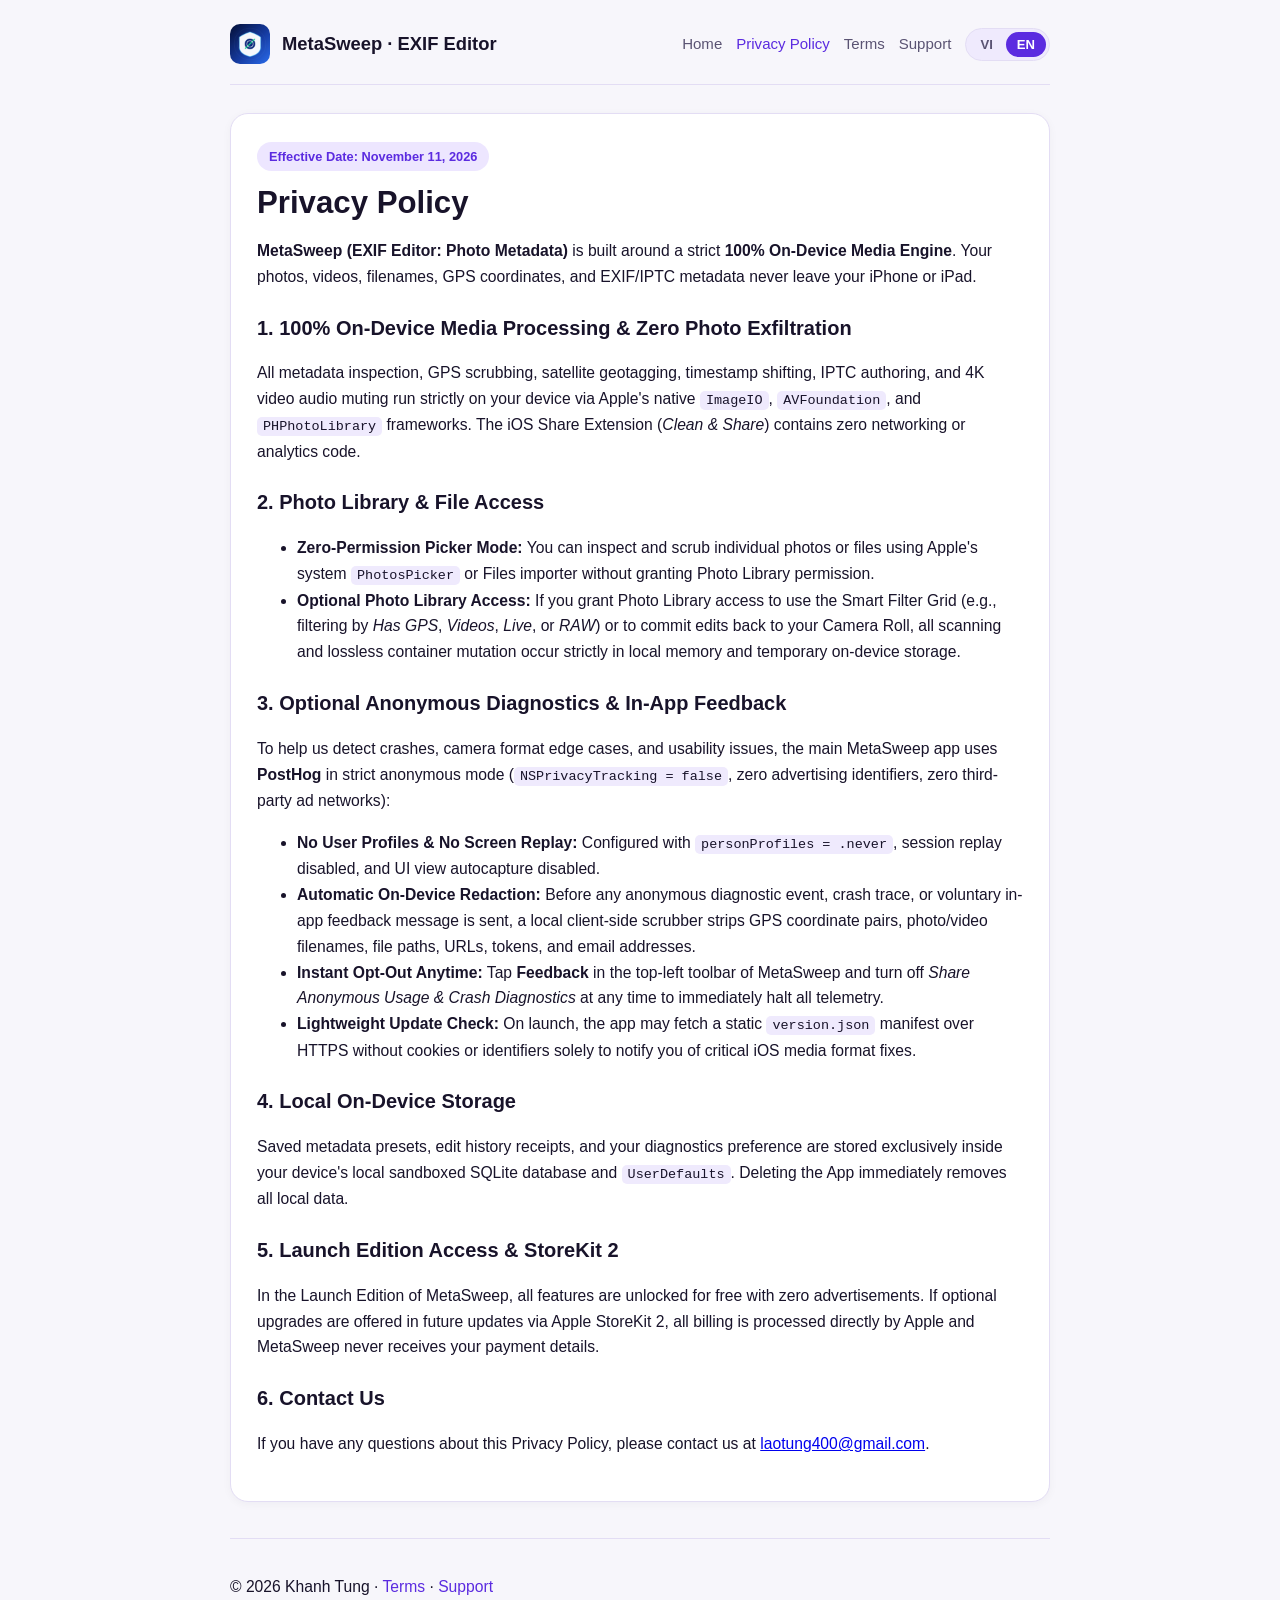
==== privacy.html @ aaae6cf8 "Update MetaSweep legal & support static site (2026-11-11T14:23:02.008Z)" ====
<!DOCTYPE html>
<html lang="en">
<head>
  <meta charset="utf-8">
  <meta name="viewport" content="width=device-width, initial-scale=1">
  <meta name="robots" content="noindex, nofollow, noarchive">
  <meta name="googlebot" content="noindex, nofollow, noarchive">
  <title>Privacy Policy · Chính sách quyền riêng tư — MetaSweep</title>
  <link rel="icon" type="image/png" sizes="120x120" href="logo.png">
  <link rel="apple-touch-icon" href="logo.png">
  <link rel="stylesheet" href="styles.css">
  <script src="site.js" defer></script>
</head>
<body>
  <div class="container">
    <header class="site-header">
      <a class="brand-link" href="index.html" data-keep-lang>
        <img class="brand-logo" src="logo.png" alt="" width="40" height="40">
        <span data-lang="vi">MetaSweep · Xóa &amp; Sửa EXIF</span>
        <span data-lang="en">MetaSweep · EXIF Editor</span>
      </a>
      <nav class="nav-row" aria-label="Primary">
        <a href="index.html" data-keep-lang>
          <span data-lang="vi">Trang chủ</span><span data-lang="en">Home</span>
        </a>
        <a href="privacy.html" aria-current="page" data-keep-lang>
          <span data-lang="vi">Quyền riêng tư</span><span data-lang="en">Privacy Policy</span>
        </a>
        <a href="terms.html" data-keep-lang>
          <span data-lang="vi">Điều khoản</span><span data-lang="en">Terms</span>
        </a>
        <a href="support.html" data-keep-lang>
          <span data-lang="vi">Hỗ trợ</span><span data-lang="en">Support</span>
        </a>
        <div class="lang-switch" role="group" aria-label="Language">
          <button type="button" class="lang-btn" data-set-lang="vi">VI</button>
          <button type="button" class="lang-btn active" data-set-lang="en">EN</button>
        </div>
      </nav>
    </header>

    <main>
      <article class="card" data-lang="en">
        <span class="badge">Effective Date: November 11, 2026</span>
        <h1>Privacy Policy</h1>
        <p><strong>MetaSweep (EXIF Editor: Photo Metadata)</strong> is built around a strict <strong>100% On-Device Media Engine</strong>. Your photos, videos, filenames, GPS coordinates, and EXIF/IPTC metadata never leave your iPhone or iPad.</p>

        <h2>1. 100% On-Device Media Processing &amp; Zero Photo Exfiltration</h2>
        <p>All metadata inspection, GPS scrubbing, satellite geotagging, timestamp shifting, IPTC authoring, and 4K video audio muting run strictly on your device via Apple's native <code>ImageIO</code>, <code>AVFoundation</code>, and <code>PHPhotoLibrary</code> frameworks. The iOS Share Extension (<em>Clean &amp; Share</em>) contains zero networking or analytics code.</p>

        <h2>2. Photo Library &amp; File Access</h2>
        <ul>
          <li><strong>Zero-Permission Picker Mode:</strong> You can inspect and scrub individual photos or files using Apple's system <code>PhotosPicker</code> or Files importer without granting Photo Library permission.</li>
          <li><strong>Optional Photo Library Access:</strong> If you grant Photo Library access to use the Smart Filter Grid (e.g., filtering by <em>Has GPS</em>, <em>Videos</em>, <em>Live</em>, or <em>RAW</em>) or to commit edits back to your Camera Roll, all scanning and lossless container mutation occur strictly in local memory and temporary on-device storage.</li>
        </ul>

        <h2>3. Optional Anonymous Diagnostics &amp; In-App Feedback</h2>
        <p>To help us detect crashes, camera format edge cases, and usability issues, the main MetaSweep app uses <strong>PostHog</strong> in strict anonymous mode (<code>NSPrivacyTracking = false</code>, zero advertising identifiers, zero third-party ad networks):</p>
        <ul>
          <li><strong>No User Profiles &amp; No Screen Replay:</strong> Configured with <code>personProfiles = .never</code>, session replay disabled, and UI view autocapture disabled.</li>
          <li><strong>Automatic On-Device Redaction:</strong> Before any anonymous diagnostic event, crash trace, or voluntary in-app feedback message is sent, a local client-side scrubber strips GPS coordinate pairs, photo/video filenames, file paths, URLs, tokens, and email addresses.</li>
          <li><strong>Instant Opt-Out Anytime:</strong> Tap <strong>Feedback</strong> in the top-left toolbar of MetaSweep and turn off <em>Share Anonymous Usage &amp; Crash Diagnostics</em> at any time to immediately halt all telemetry.</li>
          <li><strong>Lightweight Update Check:</strong> On launch, the app may fetch a static <code>version.json</code> manifest over HTTPS without cookies or identifiers solely to notify you of critical iOS media format fixes.</li>
        </ul>

        <h2>4. Local On-Device Storage</h2>
        <p>Saved metadata presets, edit history receipts, and your diagnostics preference are stored exclusively inside your device's local sandboxed SQLite database and <code>UserDefaults</code>. Deleting the App immediately removes all local data.</p>

        <h2>5. Launch Edition Access &amp; StoreKit 2</h2>
        <p>In the Launch Edition of MetaSweep, all features are unlocked for free with zero advertisements. If optional upgrades are offered in future updates via Apple StoreKit 2, all billing is processed directly by Apple and MetaSweep never receives your payment details.</p>

        <h2>6. Contact Us</h2>
        <p>If you have any questions about this Privacy Policy, please contact us at <a href="mailto:laotung400@gmail.com">laotung400@gmail.com</a>.</p>
      </article>

      <article class="card" data-lang="vi">
        <span class="badge">Ngày có hiệu lực: 11/11/2026</span>
        <h1>Chính sách quyền riêng tư</h1>
        <p><strong>MetaSweep (EXIF Editor: Photo Metadata)</strong> hoạt động theo kiến trúc <strong>Xử lý phương tiện 100% trên thiết bị</strong>. Hình ảnh, video, tên tệp, tọa độ GPS và siêu dữ liệu EXIF/IPTC của bạn không bao giờ rời khỏi iPhone hoặc iPad.</p>

        <h2>1. Xử lý ảnh &amp; video 100% trên thiết bị</h2>
        <p>Mọi thao tác đọc siêu dữ liệu, xóa GPS, ghim vị trí vệ tinh, đổi múi giờ, sửa IPTC và tắt tiếng video 4K đều diễn ra cục bộ thông qua <code>ImageIO</code>, <code>AVFoundation</code> và <code>PHPhotoLibrary</code>. Tiện ích chia sẻ (<em>Clean &amp; Share</em>) hoàn toàn không chứa mã kết nối mạng hay phân tích.</p>

        <h2>2. Quyền truy cập Thư viện ảnh &amp; Tệp</h2>
        <p>Bạn có thể chọn từng ảnh/tệp qua <code>PhotosPicker</code> hoặc ứng dụng Tệp mà không cần cấp quyền Thư viện ảnh, hoặc cấp quyền tùy chọn để lọc nhanh ảnh chứa GPS, Video, Live Photo và RAW ngay trên thiết bị.</p>

        <h2>3. Chẩn đoán lỗi ẩn danh tùy chọn &amp; Gửi phản hồi trong ứng dụng</h2>
        <p>Để phát hiện lỗi định dạng máy ảnh và sự cố ứng dụng, ứng dụng chính sử dụng <strong>PostHog</strong> ở chế độ ẩn danh nghiêm ngặt (<code>NSPrivacyTracking = false</code>, không quảng cáo, không theo dõi liên ứng dụng, không tạo hồ sơ người dùng và không ghi màn hình). Bộ lọc cục bộ tự động ẩn tọa độ GPS, tên tệp ảnh/video, đường dẫn và email trước khi gửi. Bạn có thể tắt hoàn toàn bất cứ lúc nào tại mục <strong>Feedback → Share Anonymous Usage &amp; Crash Diagnostics</strong>.</p>

        <h2>4. Lưu trữ cục bộ &amp; Phiên bản ra mắt miễn phí</h2>
        <p>Mẫu cài sẵn và lịch sử chỉnh sửa chỉ được lưu trong cơ sở dữ liệu SQLite cục bộ trên máy. Trong phiên bản ra mắt hiện tại, toàn bộ tính năng được mở khóa miễn phí 100% và không có quảng cáo.</p>

        <h2>5. Liên hệ</h2>
        <p>Mọi câu hỏi về Chính sách quyền riêng tư, vui lòng liên hệ <a href="mailto:laotung400@gmail.com">laotung400@gmail.com</a>.</p>
      </article>
    </main>

    <footer class="site-footer">
      <div data-lang="vi"><p>© 2026 Khanh Tung · <a href="terms.html" data-keep-lang>Điều khoản</a> · <a href="support.html" data-keep-lang>Hỗ trợ</a></p></div>
      <div data-lang="en"><p>© 2026 Khanh Tung · <a href="terms.html" data-keep-lang>Terms</a> · <a href="support.html" data-keep-lang>Support</a></p></div>
    </footer>
  </div>
</body>
</html>
---- styles.css ----
:root {
  --bg: #f7f6fb;
  --surface: #ffffff;
  --surface-wash: #efeafd;
  --text: #18132a;
  --muted: #5a5373;
  --border: #e3ddf4;
  --brand: #5b2be0;
  --brand-dark: #421cb3;
  --accent-badge: #ede6ff;
}

@media (prefers-color-scheme: dark) {
  :root {
    --bg: #100d1c;
    --surface: #1a152c;
    --surface-wash: #261d42;
    --text: #f5f3fc;
    --muted: #b4accf;
    --border: #30274f;
    --brand: #9a75ff;
    --brand-dark: #b59aff;
    --accent-badge: #2a204a;
  }
}

* {
  box-sizing: border-box;
}

body {
  margin: 0;
  font-family: -apple-system, BlinkMacSystemFont, "SF Pro Text", "Segoe UI", Roboto, sans-serif;
  background: var(--bg);
  color: var(--text);
  line-height: 1.65;
  -webkit-font-smoothing: antialiased;
}

.container {
  max-width: 860px;
  margin: 0 auto;
  padding: 24px 20px 64px;
}

.site-header {
  display: flex;
  flex-wrap: wrap;
  align-items: center;
  justify-content: space-between;
  gap: 14px;
  padding-bottom: 20px;
  margin-bottom: 28px;
  border-bottom: 1px solid var(--border);
}

.brand-link {
  display: inline-flex;
  align-items: center;
  gap: 12px;
  text-decoration: none;
  color: var(--text);
  font-weight: 700;
  font-size: 1.15rem;
}

.brand-logo {
  width: 40px;
  height: 40px;
  border-radius: 10px;
  display: block;
  flex-shrink: 0;
}

.hero-brand {
  display: flex;
  align-items: center;
  gap: 16px;
  margin-bottom: 14px;
}

.hero-logo {
  width: 68px;
  height: 68px;
  border-radius: 16px;
  display: block;
  flex-shrink: 0;
}

.hero-brand .badge {
  margin-bottom: 0;
}

.nav-row {
  display: flex;
  flex-wrap: wrap;
  align-items: center;
  gap: 14px;
}

.nav-row a {
  color: var(--muted);
  text-decoration: none;
  font-size: 0.94rem;
  font-weight: 500;
}

.nav-row a:hover,
.nav-row a[aria-current="page"] {
  color: var(--brand);
}

.lang-switch {
  display: inline-flex;
  background: var(--surface-wash);
  border: 1px solid var(--border);
  border-radius: 999px;
  padding: 3px;
  gap: 2px;
}

.lang-btn {
  border: none;
  background: transparent;
  color: var(--muted);
  font-size: 0.82rem;
  font-weight: 600;
  padding: 5px 11px;
  border-radius: 999px;
  cursor: pointer;
}

.lang-btn.active {
  background: var(--brand);
  color: #ffffff;
}

.card {
  background: var(--surface);
  border: 1px solid var(--border);
  border-radius: 18px;
  padding: 28px 26px;
  margin-bottom: 22px;
  box-shadow: 0 2px 10px rgba(18, 12, 40, 0.04);
}

.hero {
  background: radial-gradient(circle at top left, var(--surface-wash), var(--surface) 70%);
}

.badge {
  display: inline-block;
  background: var(--accent-badge);
  color: var(--brand);
  font-size: 0.8rem;
  font-weight: 700;
  padding: 4px 12px;
  border-radius: 999px;
  margin-bottom: 12px;
}

h1 {
  margin: 0 0 10px;
  font-size: 1.95rem;
  line-height: 1.25;
}

h2 {
  margin: 22px 0 10px;
  font-size: 1.25rem;
}

h2:first-child {
  margin-top: 0;
}

p, li {
  color: var(--text);
  font-size: 0.98rem;
}

.muted {
  color: var(--muted);
  font-size: 0.9rem;
}

.grid {
  display: grid;
  grid-template-columns: repeat(auto-fit, minmax(240px, 1fr));
  gap: 16px;
  margin: 20px 0;
}

.feature-box {
  background: var(--surface);
  border: 1px solid var(--border);
  border-radius: 14px;
  padding: 18px;
}

.feature-box h3 {
  margin: 0 0 6px;
  font-size: 1.02rem;
}

.callout {
  background: var(--surface-wash);
  border-left: 4px solid var(--brand);
  padding: 14px 18px;
  border-radius: 10px;
  margin: 16px 0;
}

table {
  width: 100%;
  border-collapse: collapse;
  margin: 14px 0;
  font-size: 0.92rem;
}

th, td {
  text-align: left;
  padding: 10px 12px;
  border-bottom: 1px solid var(--border);
  vertical-align: top;
}

th {
  color: var(--muted);
  font-weight: 600;
}

code {
  font-family: ui-monospace, SFMono-Regular, Menlo, monospace;
  font-size: 0.86em;
  background: var(--surface-wash);
  padding: 2px 6px;
  border-radius: 5px;
}

.site-footer {
  margin-top: 36px;
  padding-top: 20px;
  border-top: 1px solid var(--border);
  font-size: 0.86rem;
  color: var(--muted);
}

.site-footer a {
  color: var(--brand);
  text-decoration: none;
}

[data-lang] {
  display: none;
}

html[lang="vi"] [data-lang="vi"],
html[lang="en"] [data-lang="en"] {
  display: block;
}

html[lang="vi"] span[data-lang="vi"],
html[lang="en"] span[data-lang="en"] {
  display: inline;
}

html[lang="vi"] .badge[data-lang="vi"],
html[lang="en"] .badge[data-lang="en"] {
  display: inline-block;
}
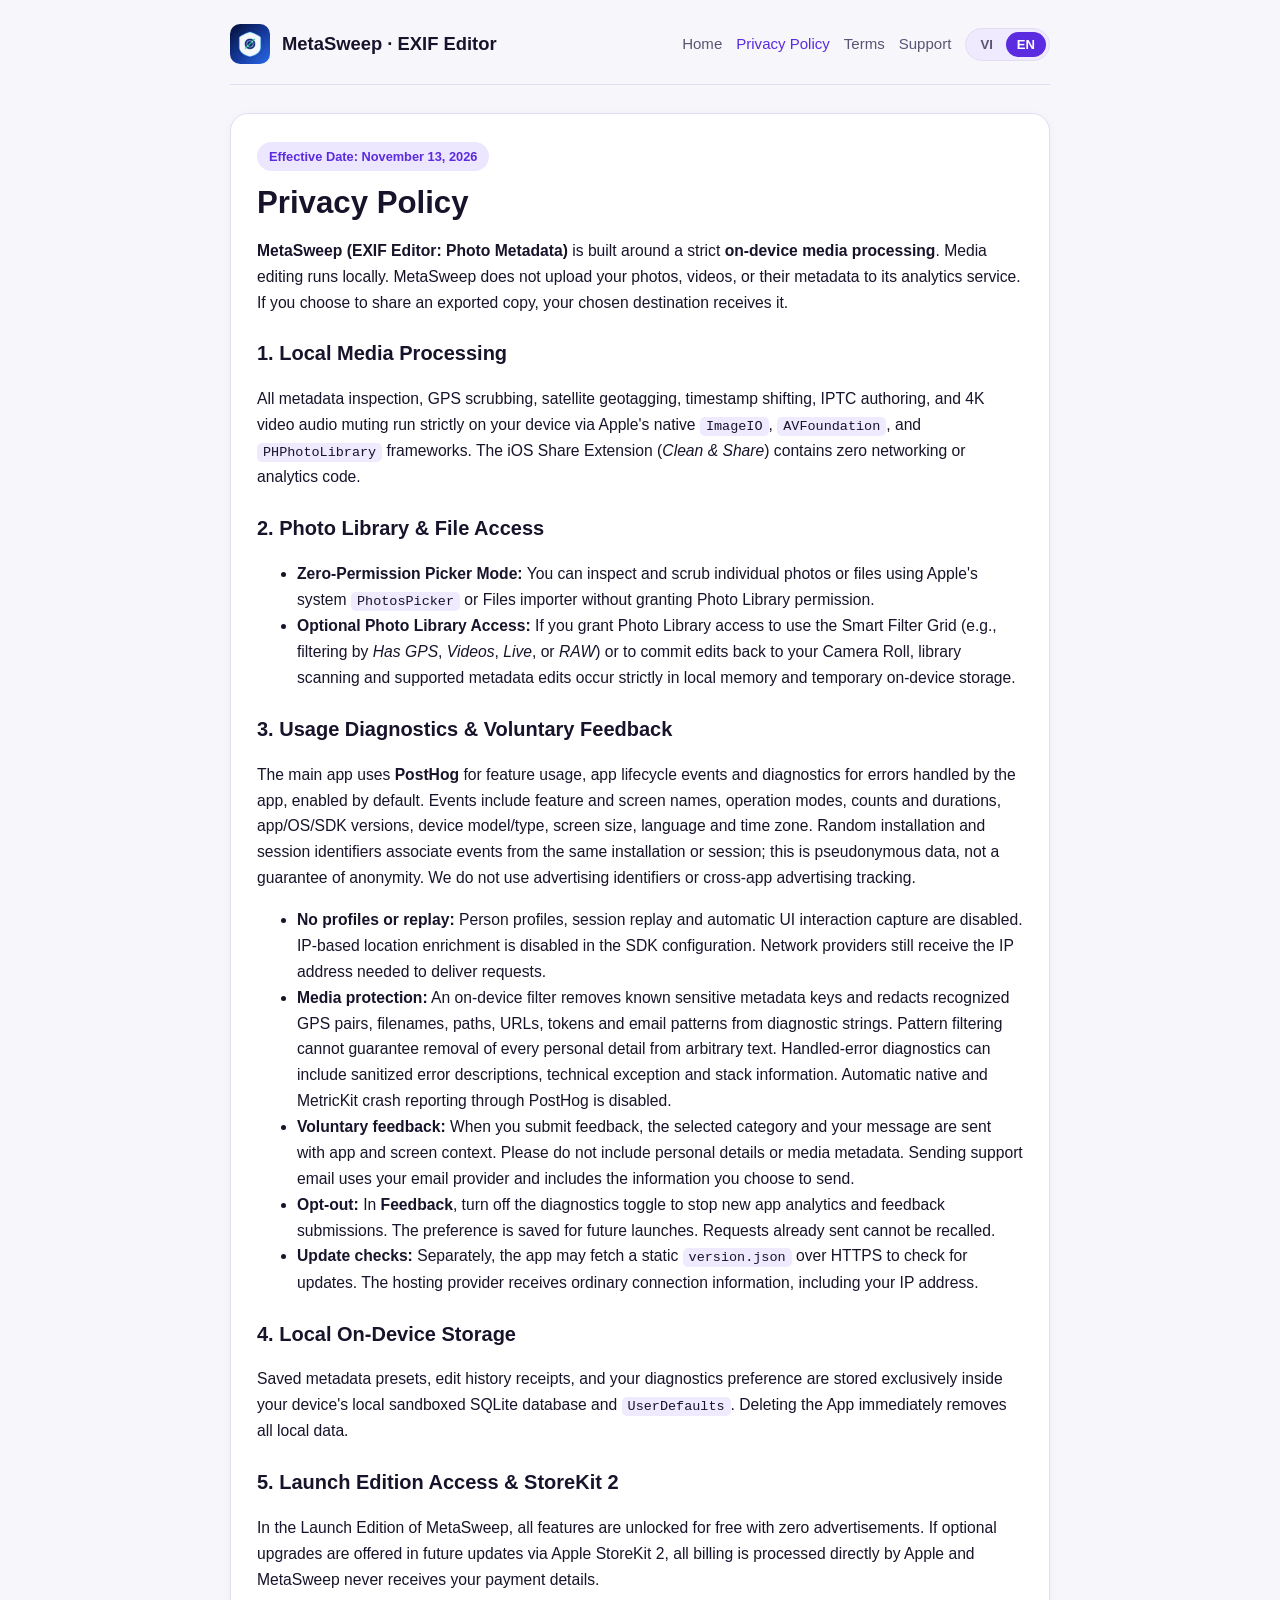
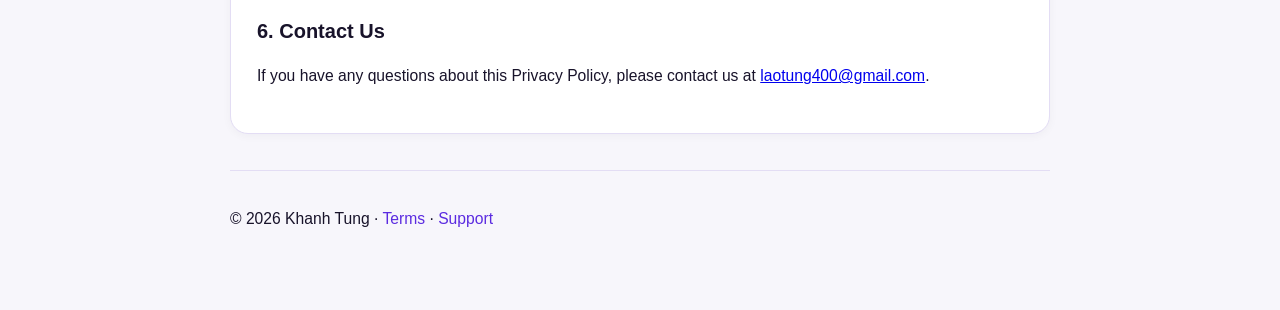
==== commit 469044dc: "Update MetaSweep legal & support static site (2026-11-13T05:42:43.136Z)" ====
--- a/privacy.html
+++ b/privacy.html
@@ -5,7 +5,7 @@
   <meta name="viewport" content="width=device-width, initial-scale=1">
   <meta name="robots" content="noindex, nofollow, noarchive">
   <meta name="googlebot" content="noindex, nofollow, noarchive">
-  <title>Privacy Policy · Chính sách quyền riêng tư — MetaSweep</title>
+  <title>MetaSweep: Usage Diagnostics &amp; Privacy Policy · Chính sách quyền riêng tư — MetaSweep</title>
   <link rel="icon" type="image/png" sizes="120x120" href="logo.png">
   <link rel="apple-touch-icon" href="logo.png">
   <link rel="stylesheet" href="styles.css">
@@ -41,26 +41,27 @@
 
     <main>
       <article class="card" data-lang="en">
-        <span class="badge">Effective Date: November 11, 2026</span>
+        <span class="badge">Effective Date: November 13, 2026</span>
         <h1>Privacy Policy</h1>
-        <p><strong>MetaSweep (EXIF Editor: Photo Metadata)</strong> is built around a strict <strong>100% On-Device Media Engine</strong>. Your photos, videos, filenames, GPS coordinates, and EXIF/IPTC metadata never leave your iPhone or iPad.</p>
+        <p><strong>MetaSweep (EXIF Editor: Photo Metadata)</strong> is built around a strict <strong>on-device media processing</strong>. Media editing runs locally. MetaSweep does not upload your photos, videos, or their metadata to its analytics service. If you choose to share an exported copy, your chosen destination receives it.</p>
 
-        <h2>1. 100% On-Device Media Processing &amp; Zero Photo Exfiltration</h2>
+        <h2>1. Local Media Processing</h2>
         <p>All metadata inspection, GPS scrubbing, satellite geotagging, timestamp shifting, IPTC authoring, and 4K video audio muting run strictly on your device via Apple's native <code>ImageIO</code>, <code>AVFoundation</code>, and <code>PHPhotoLibrary</code> frameworks. The iOS Share Extension (<em>Clean &amp; Share</em>) contains zero networking or analytics code.</p>
 
         <h2>2. Photo Library &amp; File Access</h2>
         <ul>
           <li><strong>Zero-Permission Picker Mode:</strong> You can inspect and scrub individual photos or files using Apple's system <code>PhotosPicker</code> or Files importer without granting Photo Library permission.</li>
-          <li><strong>Optional Photo Library Access:</strong> If you grant Photo Library access to use the Smart Filter Grid (e.g., filtering by <em>Has GPS</em>, <em>Videos</em>, <em>Live</em>, or <em>RAW</em>) or to commit edits back to your Camera Roll, all scanning and lossless container mutation occur strictly in local memory and temporary on-device storage.</li>
+          <li><strong>Optional Photo Library Access:</strong> If you grant Photo Library access to use the Smart Filter Grid (e.g., filtering by <em>Has GPS</em>, <em>Videos</em>, <em>Live</em>, or <em>RAW</em>) or to commit edits back to your Camera Roll, library scanning and supported metadata edits occur strictly in local memory and temporary on-device storage.</li>
         </ul>
 
-        <h2>3. Optional Anonymous Diagnostics &amp; In-App Feedback</h2>
-        <p>To help us detect crashes, camera format edge cases, and usability issues, the main MetaSweep app uses <strong>PostHog</strong> in strict anonymous mode (<code>NSPrivacyTracking = false</code>, zero advertising identifiers, zero third-party ad networks):</p>
+        <h2>3. Usage Diagnostics &amp; Voluntary Feedback</h2>
+        <p>The main app uses <strong>PostHog</strong> for feature usage, app lifecycle events and diagnostics for errors handled by the app, enabled by default. Events include feature and screen names, operation modes, counts and durations, app/OS/SDK versions, device model/type, screen size, language and time zone. Random installation and session identifiers associate events from the same installation or session; this is pseudonymous data, not a guarantee of anonymity. We do not use advertising identifiers or cross-app advertising tracking.</p>
         <ul>
-          <li><strong>No User Profiles &amp; No Screen Replay:</strong> Configured with <code>personProfiles = .never</code>, session replay disabled, and UI view autocapture disabled.</li>
-          <li><strong>Automatic On-Device Redaction:</strong> Before any anonymous diagnostic event, crash trace, or voluntary in-app feedback message is sent, a local client-side scrubber strips GPS coordinate pairs, photo/video filenames, file paths, URLs, tokens, and email addresses.</li>
-          <li><strong>Instant Opt-Out Anytime:</strong> Tap <strong>Feedback</strong> in the top-left toolbar of MetaSweep and turn off <em>Share Anonymous Usage &amp; Crash Diagnostics</em> at any time to immediately halt all telemetry.</li>
-          <li><strong>Lightweight Update Check:</strong> On launch, the app may fetch a static <code>version.json</code> manifest over HTTPS without cookies or identifiers solely to notify you of critical iOS media format fixes.</li>
+          <li><strong>No profiles or replay:</strong> Person profiles, session replay and automatic UI interaction capture are disabled. IP-based location enrichment is disabled in the SDK configuration. Network providers still receive the IP address needed to deliver requests.</li>
+          <li><strong>Media protection:</strong> An on-device filter removes known sensitive metadata keys and redacts recognized GPS pairs, filenames, paths, URLs, tokens and email patterns from diagnostic strings. Pattern filtering cannot guarantee removal of every personal detail from arbitrary text. Handled-error diagnostics can include sanitized error descriptions, technical exception and stack information. Automatic native and MetricKit crash reporting through PostHog is disabled.</li>
+          <li><strong>Voluntary feedback:</strong> When you submit feedback, the selected category and your message are sent with app and screen context. Please do not include personal details or media metadata. Sending support email uses your email provider and includes the information you choose to send.</li>
+          <li><strong>Opt-out:</strong> In <strong>Feedback</strong>, turn off the diagnostics toggle to stop new app analytics and feedback submissions. The preference is saved for future launches. Requests already sent cannot be recalled.</li>
+          <li><strong>Update checks:</strong> Separately, the app may fetch a static <code>version.json</code> over HTTPS to check for updates. The hosting provider receives ordinary connection information, including your IP address.</li>
         </ul>
 
         <h2>4. Local On-Device Storage</h2>
@@ -74,9 +75,9 @@
       </article>
 
       <article class="card" data-lang="vi">
-        <span class="badge">Ngày có hiệu lực: 11/11/2026</span>
+        <span class="badge">Ngày có hiệu lực: 13/11/2026</span>
         <h1>Chính sách quyền riêng tư</h1>
-        <p><strong>MetaSweep (EXIF Editor: Photo Metadata)</strong> hoạt động theo kiến trúc <strong>Xử lý phương tiện 100% trên thiết bị</strong>. Hình ảnh, video, tên tệp, tọa độ GPS và siêu dữ liệu EXIF/IPTC của bạn không bao giờ rời khỏi iPhone hoặc iPad.</p>
+        <p><strong>MetaSweep (EXIF Editor: Photo Metadata)</strong> hoạt động theo kiến trúc <strong>Xử lý phương tiện 100% trên thiết bị</strong>. Việc chỉnh sửa diễn ra cục bộ. MetaSweep không tải ảnh, video hay siêu dữ liệu của chúng lên dịch vụ phân tích. Nếu bạn chủ động chia sẻ bản xuất, nơi nhận do bạn chọn sẽ nhận bản đó.</p>
 
         <h2>1. Xử lý ảnh &amp; video 100% trên thiết bị</h2>
         <p>Mọi thao tác đọc siêu dữ liệu, xóa GPS, ghim vị trí vệ tinh, đổi múi giờ, sửa IPTC và tắt tiếng video 4K đều diễn ra cục bộ thông qua <code>ImageIO</code>, <code>AVFoundation</code> và <code>PHPhotoLibrary</code>. Tiện ích chia sẻ (<em>Clean &amp; Share</em>) hoàn toàn không chứa mã kết nối mạng hay phân tích.</p>
@@ -84,8 +85,15 @@
         <h2>2. Quyền truy cập Thư viện ảnh &amp; Tệp</h2>
         <p>Bạn có thể chọn từng ảnh/tệp qua <code>PhotosPicker</code> hoặc ứng dụng Tệp mà không cần cấp quyền Thư viện ảnh, hoặc cấp quyền tùy chọn để lọc nhanh ảnh chứa GPS, Video, Live Photo và RAW ngay trên thiết bị.</p>
 
-        <h2>3. Chẩn đoán lỗi ẩn danh tùy chọn &amp; Gửi phản hồi trong ứng dụng</h2>
-        <p>Để phát hiện lỗi định dạng máy ảnh và sự cố ứng dụng, ứng dụng chính sử dụng <strong>PostHog</strong> ở chế độ ẩn danh nghiêm ngặt (<code>NSPrivacyTracking = false</code>, không quảng cáo, không theo dõi liên ứng dụng, không tạo hồ sơ người dùng và không ghi màn hình). Bộ lọc cục bộ tự động ẩn tọa độ GPS, tên tệp ảnh/video, đường dẫn và email trước khi gửi. Bạn có thể tắt hoàn toàn bất cứ lúc nào tại mục <strong>Feedback → Share Anonymous Usage &amp; Crash Diagnostics</strong>.</p>
+        <h2>3. Dữ liệu sử dụng, chẩn đoán &amp; phản hồi tự nguyện</h2>
+        <p>Ứng dụng chính dùng <strong>PostHog</strong> để phân tích tính năng, sự kiện vòng đời ứng dụng và chẩn đoán các lỗi được ứng dụng xử lý; chức năng này mặc định được bật. Dữ liệu gồm tên tính năng và màn hình, chế độ thao tác, số lượng và thời lượng, phiên bản ứng dụng/hệ điều hành/SDK, mẫu và loại thiết bị, kích thước màn hình, ngôn ngữ và múi giờ. Mã cài đặt và mã phiên ngẫu nhiên liên kết các sự kiện trong cùng lần cài đặt hoặc phiên sử dụng; đây là dữ liệu có mã định danh thay thế, không phải cam kết ẩn danh tuyệt đối. Chúng tôi không dùng mã quảng cáo hay theo dõi quảng cáo liên ứng dụng.</p>
+        <ul>
+          <li><strong>Không hồ sơ hay phát lại màn hình:</strong> Hồ sơ người dùng, phát lại phiên và tự động ghi tương tác giao diện đều bị tắt. Cấu hình SDK tắt suy luận vị trí từ IP. Nhà cung cấp mạng vẫn nhận địa chỉ IP cần thiết để truyền yêu cầu.</li>
+          <li><strong>Bảo vệ phương tiện:</strong> Bộ lọc trên thiết bị loại bỏ các khóa siêu dữ liệu nhạy cảm đã biết và che các mẫu tọa độ GPS, tên tệp, đường dẫn, URL, mã truy cập và email được nhận diện trong chuỗi chẩn đoán. Bộ lọc theo mẫu không thể bảo đảm loại bỏ mọi chi tiết cá nhân khỏi văn bản tùy ý. Chẩn đoán lỗi đã được xử lý có thể chứa mô tả lỗi đã qua bộ lọc, thông tin kỹ thuật về ngoại lệ và ngăn xếp lệnh. Tính năng tự động báo cáo sự cố native và MetricKit qua PostHog đã bị tắt.</li>
+          <li><strong>Phản hồi tự nguyện:</strong> Khi gửi phản hồi, danh mục và nội dung bạn nhập được gửi kèm ngữ cảnh ứng dụng và màn hình. Vui lòng không nhập thông tin cá nhân hay siêu dữ liệu phương tiện. Email hỗ trợ được gửi qua nhà cung cấp email của bạn với thông tin bạn chọn gửi.</li>
+          <li><strong>Tắt phân tích:</strong> Trong <strong>Feedback</strong>, tắt công tắc chẩn đoán để dừng các sự kiện phân tích mới và việc gửi phản hồi trong ứng dụng. Lựa chọn được lưu cho các lần mở sau. Không thể thu hồi yêu cầu đã gửi.</li>
+          <li><strong>Kiểm tra cập nhật:</strong> Ứng dụng có thể tải riêng tệp <code>version.json</code> tĩnh qua HTTPS. Nhà cung cấp lưu trữ nhận thông tin kết nối thông thường, gồm địa chỉ IP.</li>
+        </ul>
 
         <h2>4. Lưu trữ cục bộ &amp; Phiên bản ra mắt miễn phí</h2>
         <p>Mẫu cài sẵn và lịch sử chỉnh sửa chỉ được lưu trong cơ sở dữ liệu SQLite cục bộ trên máy. Trong phiên bản ra mắt hiện tại, toàn bộ tính năng được mở khóa miễn phí 100% và không có quảng cáo.</p>
